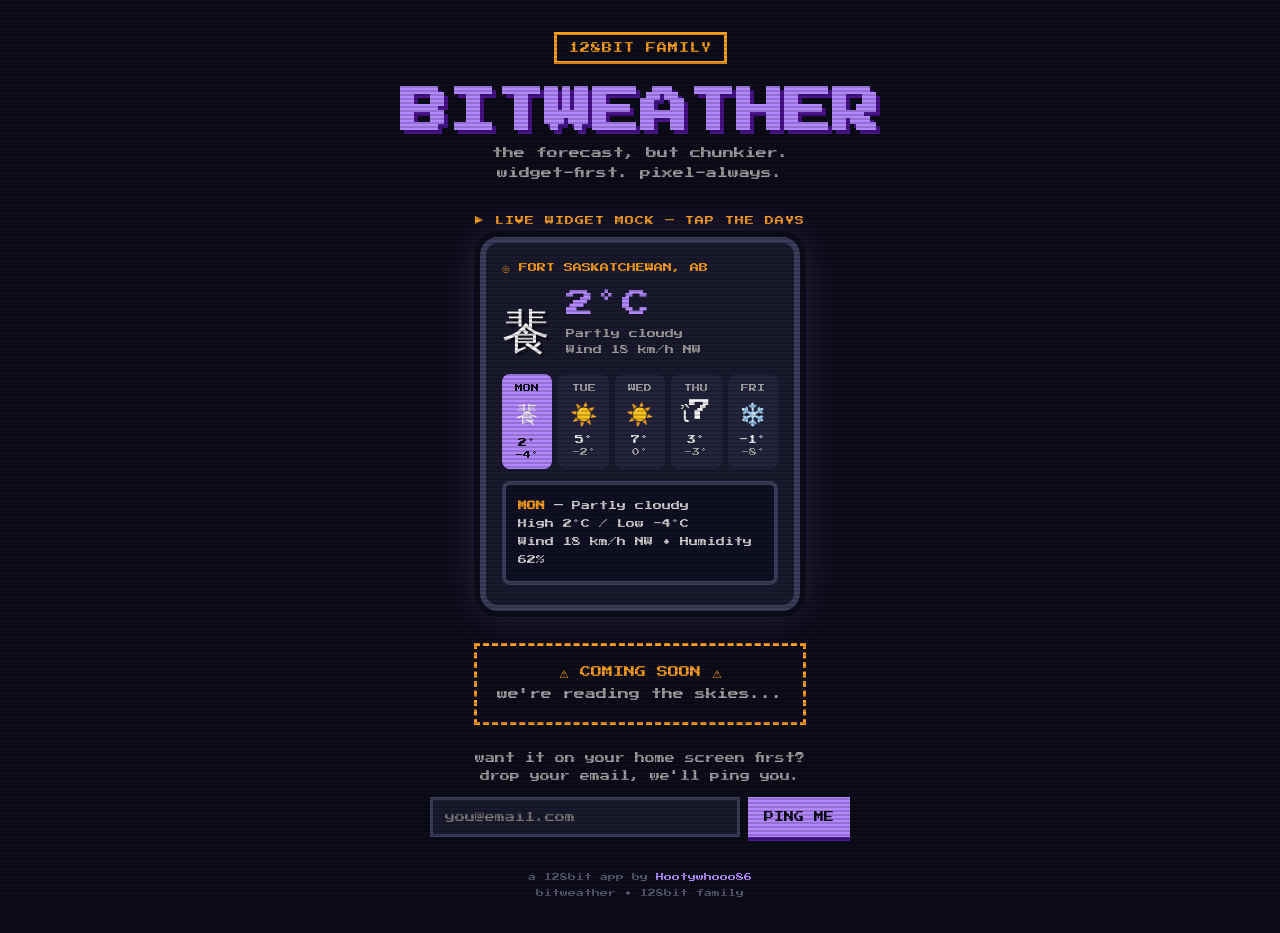
==== index.html @ 2979b511 "Add pixel landing page with live weather widget mock" ====
<!DOCTYPE html>
<html lang="en">
<head>
<meta charset="UTF-8">
<meta name="viewport" content="width=device-width, initial-scale=1.0">
<title>Bitweather — 128bit Weather</title>
<link rel="preconnect" href="https://fonts.googleapis.com">
<link href="https://fonts.googleapis.com/css2?family=Press+Start+2P&display=swap" rel="stylesheet">
<style>
  * { margin:0; padding:0; box-sizing:border-box; image-rendering:pixelated; }
  body {
    background:#0d0d1a; color:#f5f5f5;
    font-family:'Press Start 2P', monospace;
    min-height:100vh; display:flex; flex-direction:column; align-items:center;
    padding:32px 16px;
  }
  .scanlines::after {
    content:""; position:fixed; inset:0; pointer-events:none;
    background:repeating-linear-gradient(0deg, rgba(0,0,0,.18) 0 2px, transparent 2px 4px);
  }
  .badge {
    font-size:10px; color:#ff9f1c; border:3px solid #ff9f1c;
    padding:8px 12px; margin-bottom:24px; letter-spacing:1px;
  }
  h1 { font-size:clamp(24px, 7vw, 48px); color:#b388ff; text-shadow:4px 4px 0 #4a148c; margin-bottom:8px; text-align:center; }
  .tagline { font-size:11px; color:#9e9e9e; margin-bottom:32px; text-align:center; line-height:1.8; }
  .widget-label { font-size:9px; color:#ff9f1c; margin-bottom:12px; letter-spacing:1px; }
  .widget {
    width:320px; max-width:92vw; background:#1a1a2e; border:6px solid #3d3d5c;
    border-radius:18px; padding:20px 16px;
    box-shadow:0 0 0 6px #0d0d1a, 0 0 40px rgba(179,136,255,.25);
  }
  .now { display:flex; align-items:center; gap:16px; margin-bottom:16px; }
  .icon { font-size:48px; line-height:1; filter:drop-shadow(3px 3px 0 rgba(0,0,0,.5)); }
  .temp { font-size:28px; color:#b388ff; }
  .cond { font-size:9px; color:#9e9e9e; margin-top:8px; line-height:1.8; }
  .loc { font-size:9px; color:#ff9f1c; margin-bottom:16px; }
  .forecast { display:grid; grid-template-columns:repeat(5,1fr); gap:6px; }
  .fday {
    background:#24243c; border-radius:8px; padding:10px 4px; text-align:center; cursor:pointer;
  }
  .fday.sel { background:#b388ff; }
  .fday.sel .fname, .fday.sel .fhi, .fday.sel .flo { color:#0d0d1a; }
  .fname { font-size:8px; color:#9e9e9e; margin-bottom:8px; }
  .fico { font-size:22px; margin-bottom:8px; }
  .fhi { font-size:9px; color:#f5f5f5; }
  .flo { font-size:8px; color:#9e9e9e; margin-top:4px; }
  .detail {
    margin-top:12px; background:#101024; border:4px solid #3d3d5c; border-radius:8px;
    padding:12px; font-size:9px; color:#cfcfcf; line-height:2; min-height:64px;
  }
  .detail b { color:#ff9f1c; }
  .soon {
    margin-top:32px; font-size:11px; color:#ff9f1c; text-align:center; line-height:2;
    border:3px dashed #ff9f1c; padding:16px 20px; max-width:440px;
  }
  .waitlist { margin-top:24px; max-width:420px; width:100%; text-align:center; }
  .waitlist p { font-size:10px; color:#9e9e9e; margin-bottom:12px; line-height:1.8; }
  .waitlist form { display:flex; gap:8px; }
  .waitlist input {
    flex:1; font-family:'Press Start 2P',monospace; font-size:10px;
    background:#1a1a2e; border:3px solid #3d3d5c; color:#f5f5f5; padding:12px;
  }
  .waitlist button {
    font-family:'Press Start 2P',monospace; font-size:10px;
    background:#b388ff; color:#0d0d1a; border:0; padding:12px 16px; cursor:pointer;
    box-shadow:0 4px 0 #4a148c;
  }
  .waitlist button:active { transform:translateY(4px); box-shadow:none; }
  footer { margin-top:auto; padding-top:32px; font-size:8px; color:#55556e; text-align:center; line-height:2; }
  footer a { color:#b388ff; text-decoration:none; }
</style>
</head>
<body class="scanlines">
  <div class="badge">128BIT FAMILY</div>
  <h1>BITWEATHER</h1>
  <p class="tagline">the forecast, but chunkier.<br>widget-first. pixel-always.</p>

  <div class="widget-label">&#9654; LIVE WIDGET MOCK — TAP THE DAYS</div>
  <div class="widget">
    <div class="loc">&#9678; FORT SASKATCHEWAN, AB</div>
    <div class="now">
      <div class="icon" id="nowIcon">&#9925;</div>
      <div>
        <div class="temp" id="nowTemp">2&deg;C</div>
        <div class="cond" id="nowCond">Partly cloudy<br>Wind 18 km/h NW</div>
      </div>
    </div>
    <div class="forecast" id="forecast"></div>
    <div class="detail" id="detail"></div>
  </div>

  <div class="soon">
    &#9888; COMING SOON &#9888;<br>
    <span style="color:#9e9e9e">we're reading the skies...</span>
  </div>

  <div class="waitlist">
    <p>want it on your home screen first?<br>drop your email, we'll ping you.</p>
    <!-- TODO: replace with your Formspree endpoint, e.g. https://formspree.io/f/xxxxxx -->
    <form action="https://formspree.io/f/REPLACE_ME" method="POST">
      <input type="email" name="email" placeholder="you@email.com" required>
      <button type="submit">PING ME</button>
    </form>
  </div>

  <footer>
    a 128bit app by <a href="https://github.com/Hootywhooo86">Hootywhooo86</a><br>
    bitweather &bull; 128bit family
  </footer>

<script>
  // demo forecast — the real app hits a weather API
  const DAYS = [
    { n:'MON', icon:'\u9925', hi:2,  lo:-4, cond:'Partly cloudy',  wind:'18 km/h NW', hum:'62%' },
    { n:'TUE', icon:'\u2600\ufe0f', hi:5,  lo:-2, cond:'Sunny',         wind:'12 km/h W',  hum:'48%' },
    { n:'WED', icon:'\u2600\ufe0f', hi:7,  lo:0,  cond:'Sunny',         wind:'10 km/h SW', hum:'44%' },
    { n:'THU', icon:'\u1f327\ufe0f', hi:3,  lo:-3, cond:'Rain showers',  wind:'22 km/h N',  hum:'78%' },
    { n:'FRI', icon:'\u2744\ufe0f', hi:-1, lo:-8, cond:'Light snow',    wind:'15 km/h NE', hum:'71%' },
  ];
  const fc = document.getElementById('forecast');
  const detail = document.getElementById('detail');
  function select(i) {
    const d = DAYS[i];
    document.getElementById('nowIcon').textContent = d.icon;
    document.getElementById('nowTemp').innerHTML = d.hi + '&deg;C';
    document.getElementById('nowCond').innerHTML = d.cond + '<br>Wind ' + d.wind;
    detail.innerHTML = `<b>${d.n}</b> — ${d.cond}<br>High ${d.hi}&deg;C / Low ${d.lo}&deg;C<br>Wind ${d.wind} &bull; Humidity ${d.hum}`;
    [...fc.children].forEach((el, j) => el.classList.toggle('sel', j === i));
  }
  DAYS.forEach((d, i) => {
    const el = document.createElement('div');
    el.className = 'fday';
    el.innerHTML = `<div class="fname">${d.n}</div><div class="fico">${d.icon}</div><div class="fhi">${d.hi}&deg;</div><div class="flo">${d.lo}&deg;</div>`;
    el.onclick = () => select(i);
    fc.appendChild(el);
  });
  select(0);
</script>
</body>
</html>
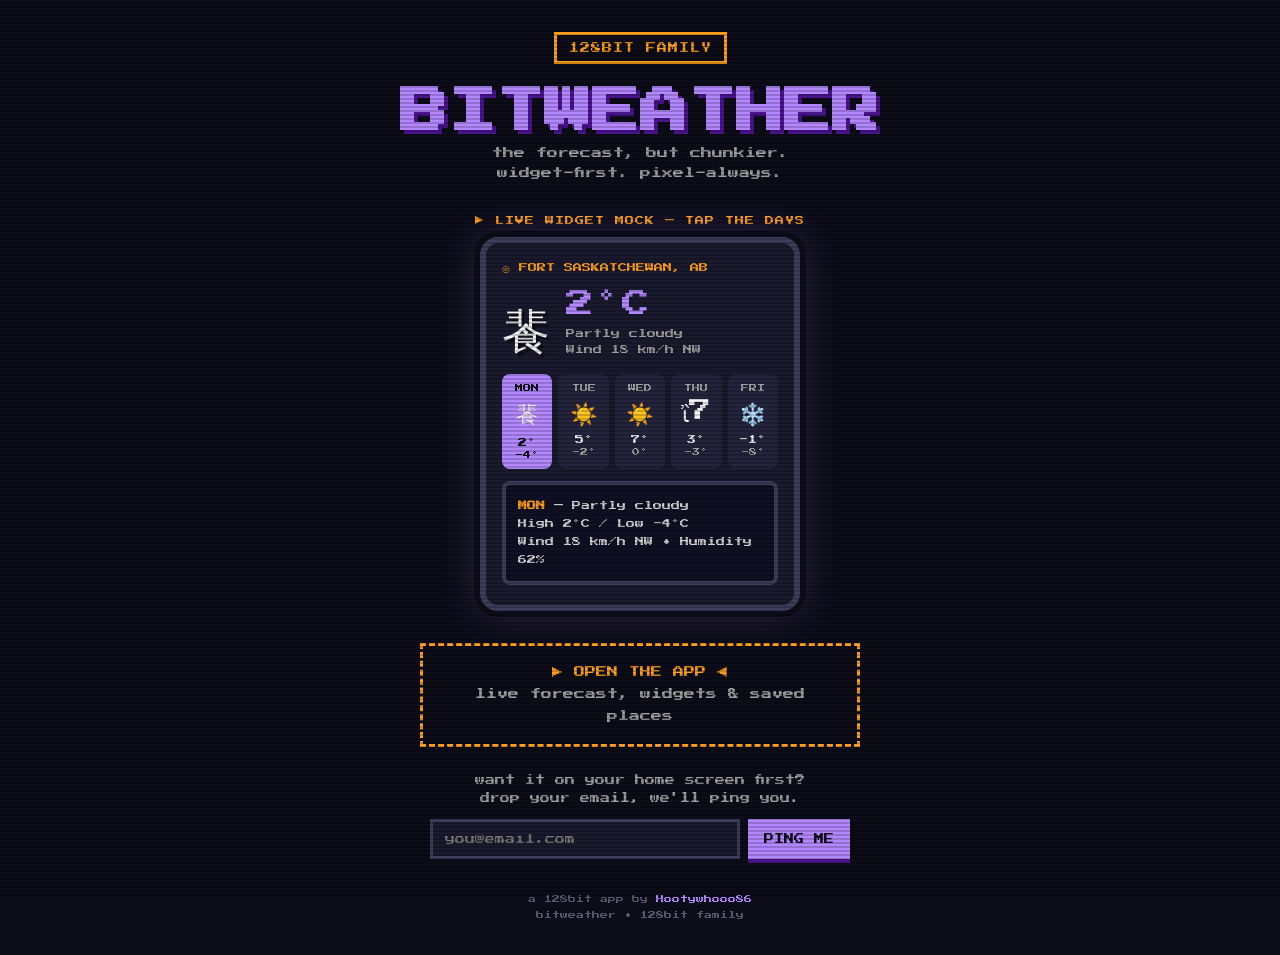
==== commit 35e33487: "Add Bitweather web app: resizable pixel widgets, GPS + saved places, full weather data Open-Meteo fo" ====
--- a/index.html
+++ b/index.html
@@ -90,10 +90,10 @@
     <div class="detail" id="detail"></div>
   </div>
 
-  <div class="soon">
-    &#9888; COMING SOON &#9888;<br>
-    <span style="color:#9e9e9e">we're reading the skies...</span>
-  </div>
+  <a class="soon" href="app/" style="display:block;text-decoration:none">
+    &#9654; OPEN THE APP &#9664;<br>
+    <span style="color:#9e9e9e">live forecast, widgets &amp; saved places</span>
+  </a>
 
   <div class="waitlist">
     <p>want it on your home screen first?<br>drop your email, we'll ping you.</p>
